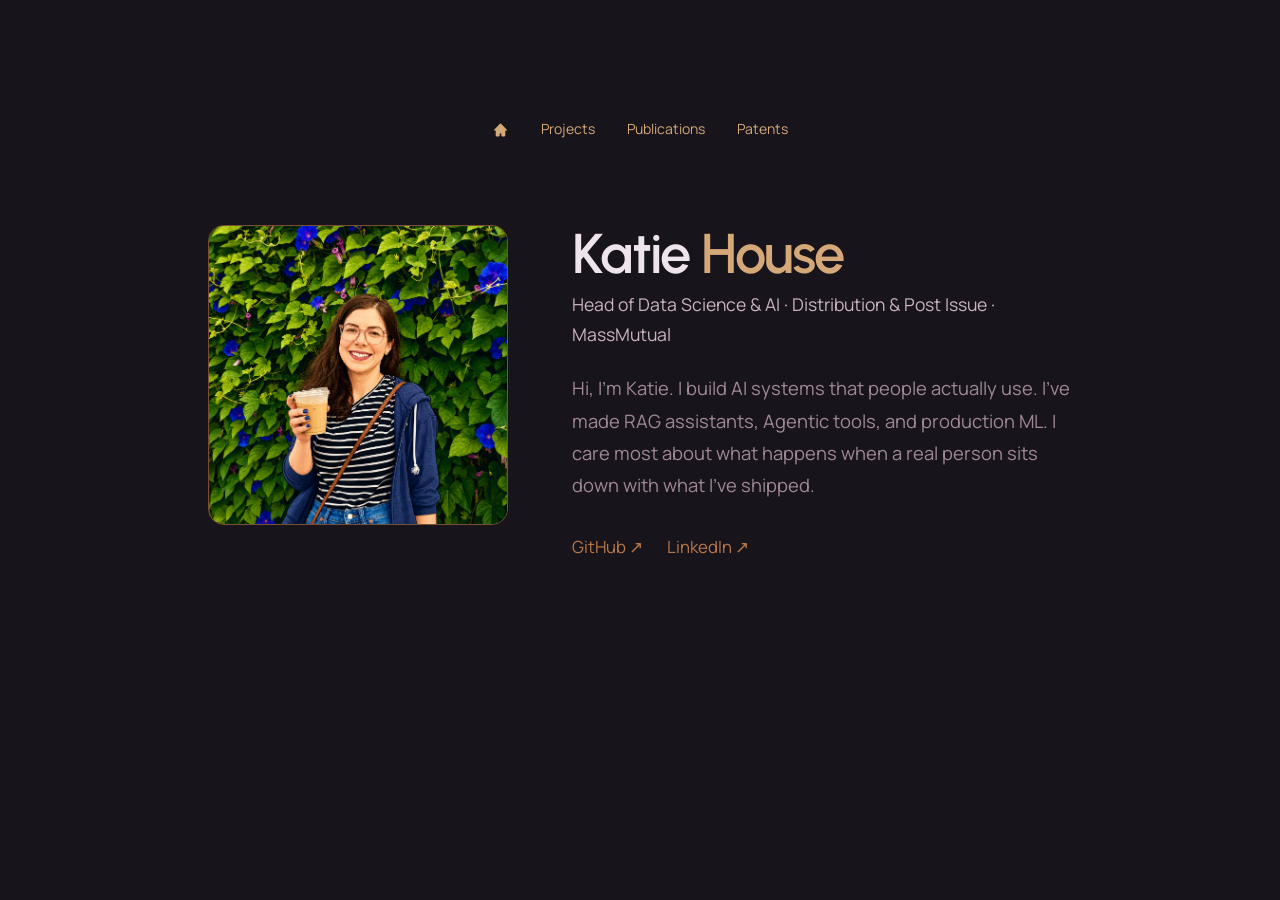
==== index.html @ 4e721abe "push website" ====
<!DOCTYPE html>
<html lang="en">
<head>
  <meta charset="UTF-8">
  <meta name="viewport" content="width=device-width, initial-scale=1.0">
  <meta name="description" content="Katie House — AI & ML engineer building systems that serve people at scale.">
  <title>Katie House</title>
  <link rel="preconnect" href="https://fonts.googleapis.com">
  <link rel="preconnect" href="https://fonts.gstatic.com" crossorigin>
  <link href="https://fonts.googleapis.com/css2?family=Urbanist:wght@400;500;600&family=Manrope:wght@300;400;500&display=swap" rel="stylesheet">
  <link rel="stylesheet" href="assets/css/style.css">
  <script async src="https://www.googletagmanager.com/gtag/js?id=G-QB4Z51C8ZG"></script>
  <script>
    window.dataLayer = window.dataLayer || [];
    function gtag(){dataLayer.push(arguments);}
    gtag('js', new Date());
    gtag('config', 'G-QB4Z51C8ZG');
  </script>
</head>
<body class="locked">

  <nav class="site-nav">
    <a href="index.html" class="nav-home nav-active" aria-label="Home">
      <svg xmlns="http://www.w3.org/2000/svg" viewBox="0 0 20 20" fill="currentColor" width="16" height="16">
        <path d="M10.707 2.293a1 1 0 00-1.414 0l-7 7a1 1 0 001.414 1.414L4 10.414V17a1 1 0 001 1h3a1 1 0 001-1v-2a1 1 0 011-1 1 1 0 011 1v2a1 1 0 001 1h3a1 1 0 001-1v-6.586l.293.293a1 1 0 001.414-1.414l-7-7z"/>
      </svg>
    </a>
    <a href="projects.html">Projects</a>
    <a href="publications.html">Publications</a>
    <a href="patents.html">Patents</a>
  </nav>

  <section class="hero">
    <div class="hero-photo">
      <img src="assets/img/katie-animated.png" alt="Katie House" width="300" height="300">
    </div>
    <div class="hero-text">
      <h1>Katie <span class="heading-accent">House</span></h1>
      <p class="hero-subtitle">Head of Data Science & AI · Distribution & Post Issue · MassMutual</p>
      <p class="hero-bio">Hi, I'm Katie. I build AI systems that people actually use. I've made RAG assistants, Agentic tools, and production ML. I care most about what happens when a real person sits down with what I've shipped.</p>
      <div class="hero-cta">
        <a href="https://github.com/katiehouse3" target="_blank" rel="noopener">GitHub ↗</a>
        <a href="https://linkedin.com/in/katiehouse" target="_blank" rel="noopener">LinkedIn ↗</a>
      </div>
    </div>
  </section>

</body>
</html>
---- assets/css/style.css ----
/* ──────────────────────────────────────────────
   Midnight Fig & Antique Copper — design tokens
────────────────────────────────────────────── */
:root {
  /* Backgrounds */
  --bg:              #18141C;   /* Void */
  --surface:         #231D28;   /* Fig */
  --surface-alt:     #332840;   /* Dusk */
  --surface-accent:  #3A2C22;   /* Copper Dark — featured sections */

  /* Text */
  --text:            #EEE4EC;   /* Mauve Pale — primary headings */
  --text-sub:        #C9B4C0;   /* Mauve Light — subheadings, captions */
  --text-muted:      #A08898;   /* Mauve Mid — body text, labels */
  --text-copper:     #F0D8B8;   /* Copper Pale — text on copper surfaces */

  /* Accent — Antique Copper */
  --accent:          #B87848;   /* Copper — CTAs, links, highlights */
  --accent-light:    #D4A878;   /* Copper Light — hover, secondary accent */
  --accent-dark:     #7A4E30;   /* Copper Mid-Dark — accent borders */

  /* Borders — always 0.5px */
  --border:          #332840;   /* Dusk — default */
  --border-accent:   #7A4E30;   /* Copper Mid-Dark — featured */

  --max-w: 960px;
}

/* ──────────────────────────────────────────────
   Reset & base
────────────────────────────────────────────── */
*, *::before, *::after { box-sizing: border-box; margin: 0; padding: 0; }

html { scroll-behavior: smooth; }

body {
  background: var(--bg);
  color: var(--text-muted);
  font-family: 'Manrope', -apple-system, BlinkMacSystemFont, 'Segoe UI', sans-serif;
  font-size: 0.95rem;
  line-height: 1.7;
  -webkit-font-smoothing: antialiased;
}

h1, h2, h3, h4, h5, h6 {
  font-family: 'Urbanist', sans-serif;
}

.heading-accent {
  color: var(--accent-light);
}

a { color: var(--accent); text-decoration: none; }
a:hover { color: var(--accent-light); text-decoration: none; }

img { display: block; max-width: 100%; }

/* ──────────────────────────────────────────────
   Locked layout — no scrolling, fills viewport
────────────────────────────────────────────── */
body.locked {
  height: 100vh;
  overflow: hidden;
  display: flex;
  flex-direction: column;
}

/* Hero fills remaining space; content starts well below nav */
body.locked .hero {
  flex: 1;
  align-items: flex-start;
  padding-top: 25vh;
}

/* Projects section fills remaining space; grid starts below nav */
body.locked .projects {
  flex: 1;
  display: flex;
  align-items: flex-start;
  justify-content: center;
  padding: 26vh 2rem 2rem;
}

/* ──────────────────────────────────────────────
   Unified site nav — fixed, centered at top
────────────────────────────────────────────── */
.site-nav {
  position: fixed;
  top: 13vh;
  left: 50%;
  transform: translateX(-50%);
  display: flex;
  gap: 2rem;
  align-items: center;
  z-index: 100;
}

.site-nav a {
  position: relative;
  color: var(--accent-light);
  font-size: 0.875rem;
  padding-bottom: 3px;
  transition: color 0.2s;
  white-space: nowrap;
}

.site-nav a::after {
  content: '';
  position: absolute;
  bottom: 0;
  left: 0;
  right: 0;
  height: 1px;
  background: var(--accent-light);
  transform: scaleX(0);
  transform-origin: left center;
  transition: transform 0.25s ease;
}

.site-nav a:hover { color: var(--text); text-decoration: none; }
.site-nav a:hover::after { transform: scaleX(1); }

.nav-active { color: var(--text) !important; }
.nav-active::after { transform: scaleX(1) !important; }

/* Home icon link — color-only highlight, no underline */
.site-nav .nav-home {
  display: flex;
  align-items: center;
  padding-bottom: 0;
  color: var(--text-muted);
}

.site-nav .nav-home::after { display: none; }

.site-nav .nav-home:hover { color: var(--text-sub); }

.site-nav .nav-home.nav-active { color: var(--accent-light) !important; }

/* ──────────────────────────────────────────────
   Hero
────────────────────────────────────────────── */
.hero {
  display: flex;
  gap: 4rem;
  padding: 0 3rem;
  max-width: var(--max-w);
  margin: 0 auto;
  width: 100%;
}

.hero-photo { flex-shrink: 0; }

.hero-photo img {
  width: 300px;
  height: 300px;
  border-radius: 16px;
  object-fit: cover;
  object-position: center top;
  border: 0.5px solid var(--border-accent);
}

.hero-text { flex: 1; }

.hero-text h1 {
  font-size: 3.5rem;
  font-weight: 600;
  letter-spacing: -0.03em;
  margin-bottom: 0.4rem;
  line-height: 1.05;
  color: var(--text);
}

.hero-subtitle {
  font-size: 1.1rem;
  color: var(--text-sub);
  margin-bottom: 1.4rem;
}

.hero-bio {
  color: var(--text-muted);
  font-size: 1.15rem;
  line-height: 1.75;
  margin-bottom: 2rem;
  max-width: 520px;
}

.hero-cta {
  display: flex;
  gap: 1.5rem;
  font-size: 1.05rem;
}

.hero-cta a { color: var(--accent); transition: color 0.15s; }
.hero-cta a:hover { color: var(--accent-light); }

/* ──────────────────────────────────────────────
   Projects — Instagram-style tile grid
────────────────────────────────────────────── */
.projects-grid {
  display: grid;
  grid-template-columns: repeat(3, 1fr);
  gap: 10px;
  max-width: 680px;
  width: 100%;
}

.tile {
  position: relative;
  aspect-ratio: 1;
  overflow: hidden;
  background: var(--surface);
  border-radius: 14px;
}

.tile-front {
  position: absolute;
  inset: 0;
  padding: 1.25rem;
  display: flex;
  flex-direction: column;
  justify-content: space-between;
  transition: opacity 0.3s ease;
}

.tile-tag {
  display: inline-block;
  font-size: 0.62rem;
  font-weight: 500;
  letter-spacing: 0.08em;
  text-transform: uppercase;
  color: var(--accent-light);
  background: var(--surface-alt);
  padding: 0.2em 0.55em;
  border-radius: 3px;
}

.tile-name {
  font-size: 0.95rem;
  font-weight: 600;
  line-height: 1.25;
  color: var(--text);
  letter-spacing: -0.02em;
}

.tile-org {
  font-size: 0.62rem;
  font-weight: 400;
  color: var(--text-muted);
  opacity: 0.75;
  margin-top: 0.2rem;
}

.tile-back {
  position: absolute;
  inset: 0;
  padding: 1.25rem;
  background: var(--surface-accent);
  border: 0.5px solid var(--border-accent);
  border-radius: 14px;
  display: flex;
  flex-direction: column;
  justify-content: center;
  gap: 0.75rem;
  opacity: 0;
  transform: translateY(6px);
  transition: opacity 0.3s ease, transform 0.3s ease;
}

.tile-desc {
  font-size: 0.78rem;
  line-height: 1.6;
  color: var(--text-copper);
}

.tile-stat {
  font-size: 0.95rem;
  font-weight: 600;
  color: var(--accent-light);
}

.tile:hover .tile-front { opacity: 0; }
.tile:hover .tile-back  { opacity: 1; transform: translateY(0); }

/* ──────────────────────────────────────────────
   Content pages (Patents, Publications)
────────────────────────────────────────────── */
.content-page {
  flex: 1;
  display: flex;
  flex-direction: column;
  justify-content: flex-start;
  align-items: center;
  padding: 26vh 3rem 3rem;
  width: 100%;
}

/* Placeholder state */
.placeholder {
  display: flex;
  flex-direction: column;
  align-items: center;
  justify-content: center;
  gap: 0.5rem;
  flex: 1;
  padding-bottom: 10vh;
  text-align: center;
}

.placeholder h2 {
  font-size: 2.5rem;
  font-weight: 600;
  letter-spacing: -0.03em;
  color: var(--text);
}

.placeholder-label {
  font-size: 0.75rem;
  font-weight: 500;
  letter-spacing: 0.12em;
  text-transform: uppercase;
  color: var(--accent-light);
}

/* Scrollable content variant */
.content-page.scrollable {
  overflow-y: auto;
}

/* Publication list */
.pub-list {
  width: 100%;
  max-width: 680px;
  display: flex;
  flex-direction: column;
}

.pub-entry {
  padding: 1.25rem 0;
  border-bottom: 0.5px solid var(--border);
  display: flex;
  flex-direction: column;
  gap: 0.35rem;
}

.pub-entry:first-child { padding-top: 0; }

.pub-header {
  display: flex;
  align-items: flex-start;
  justify-content: space-between;
  gap: 1rem;
}

.pub-title {
  font-size: 0.95rem;
  font-weight: 600;
  line-height: 1.4;
  color: var(--text);
  letter-spacing: -0.01em;
  flex: 1;
}

.pub-venue {
  font-size: 0.78rem;
  color: var(--accent-light);
  font-weight: 500;
}

.pub-authors {
  font-size: 0.78rem;
  color: var(--text-muted);
  line-height: 1.5;
}

.pub-authors strong {
  color: var(--text-sub);
  font-weight: 500;
}

.pub-list-footer {
  padding-top: 1.25rem;
  padding-bottom: 2rem;
}

.pub-list-footer a {
  font-size: 0.8rem;
  font-weight: 500;
  color: var(--accent);
  transition: color 0.15s;
}

.pub-list-footer a:hover { color: var(--accent-light); }

/* Patent entry card */
.patent-entry {
  width: 100%;
  max-width: 680px;
  background: var(--surface);
  border: 0.5px solid var(--border);
  border-radius: 14px;
  padding: 2rem 2.25rem;
  display: flex;
  flex-direction: column;
  gap: 1rem;
}

.patent-badges {
  display: flex;
  gap: 0.5rem;
  flex-wrap: wrap;
}

.badge {
  font-size: 0.68rem;
  font-weight: 500;
  letter-spacing: 0.08em;
  text-transform: uppercase;
  color: var(--text-muted);
  background: var(--surface-alt);
  padding: 0.25em 0.6em;
  border-radius: 4px;
}

.badge-accent {
  color: var(--accent-light);
  background: var(--surface-accent);
}

.patent-title {
  font-size: 1.25rem;
  font-weight: 600;
  letter-spacing: -0.02em;
  line-height: 1.3;
  color: var(--text);
}

.patent-desc {
  font-size: 0.9rem;
  line-height: 1.7;
  color: var(--text-muted);
}

.patent-footer {
  display: flex;
  align-items: center;
  justify-content: space-between;
  gap: 1rem;
  padding-top: 0.5rem;
  border-top: 0.5px solid var(--border);
  flex-wrap: wrap;
}

.patent-meta {
  font-size: 0.75rem;
  color: var(--text-muted);
  opacity: 0.7;
}

.patent-link {
  font-size: 0.8rem;
  font-weight: 500;
  color: var(--accent);
  transition: color 0.15s;
  white-space: nowrap;
}

.patent-link:hover { color: var(--accent-light); }

/* ──────────────────────────────────────────────
   Responsive
────────────────────────────────────────────── */
@media (max-width: 680px) {
  .hero {
    flex-direction: column;
    align-items: flex-start;
    gap: 1.5rem;
    padding: 5rem 1.5rem 2rem;
  }

  .hero-photo img { width: 180px; height: 180px; }
  .hero-bio { max-width: 100%; }

  /* Projects: unlock scroll, reset padding */
  body.locked { height: auto; overflow: auto; }
  body.locked .projects { padding: 5rem 1.5rem 2rem; }

  .projects-grid {
    grid-template-columns: repeat(2, 1fr);
    width: 100%;
    max-width: 460px;
    gap: 8px;
  }

  /* Tiles: stack front + back instead of hover-flip */
  .tile { aspect-ratio: auto; }

  .tile-front,
  .tile-back {
    position: relative;
    inset: auto;
    transition: none;
  }

  .tile-front {
    padding: 0.9rem 1rem 0.6rem;
    justify-content: flex-start;
    gap: 0.5rem;
    opacity: 1 !important;
  }

  .tile-back {
    border-radius: 0 0 14px 14px;
    padding: 0.6rem 1rem 0.9rem;
    opacity: 1 !important;
    transform: none !important;
    gap: 0.4rem;
  }

  .tile:hover .tile-front { opacity: 1; }
  .tile:hover .tile-back  { opacity: 1; transform: none; }

  .site-nav { gap: 1.5rem; top: 15vh; }
}

@media (max-width: 420px) {
  .projects-grid { grid-template-columns: 1fr; max-width: 320px; }
  .site-nav { gap: 1rem; }
  .site-nav a { font-size: 0.8rem; }
}
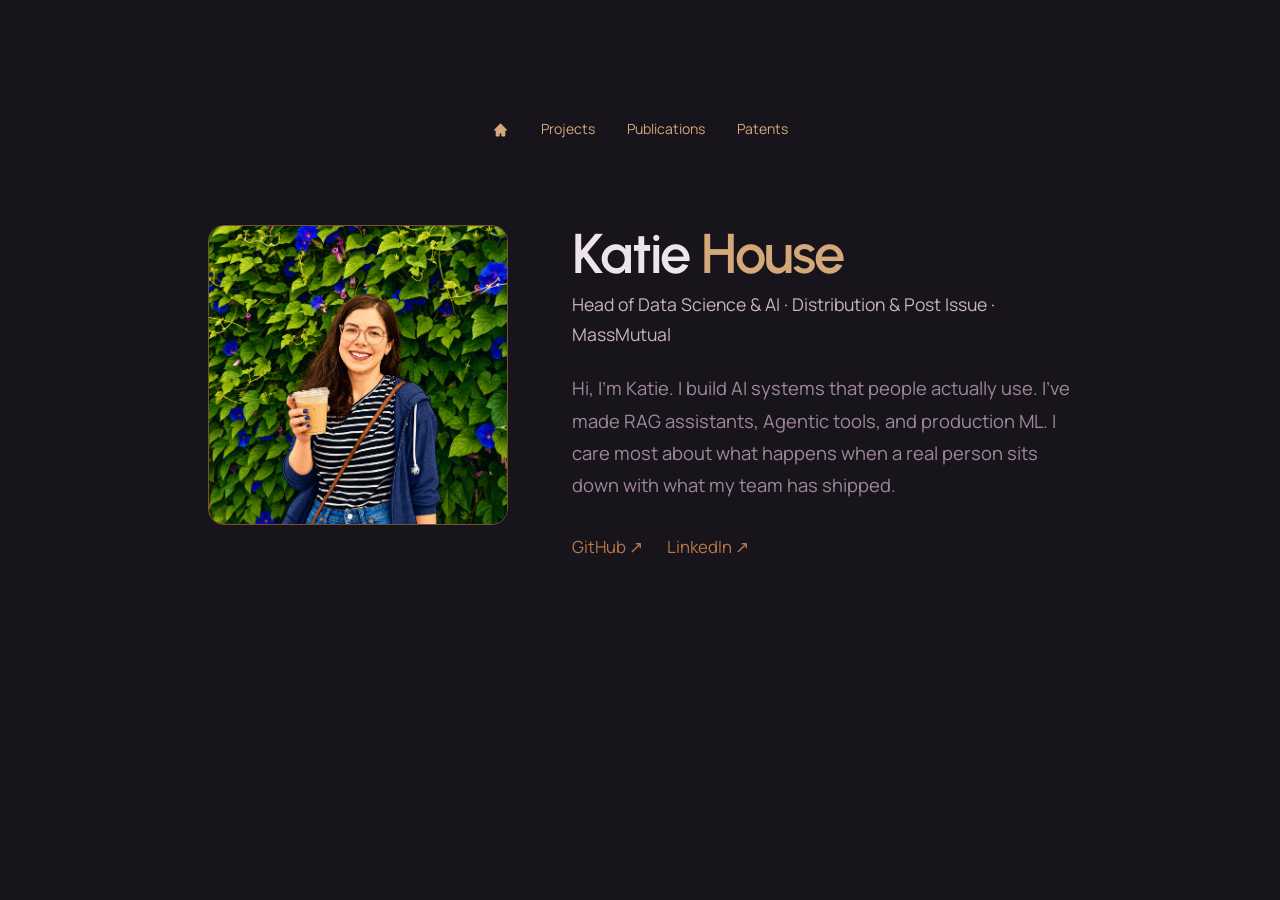
==== commit a4bb657a: "update wording" ====
--- a/index.html
+++ b/index.html
@@ -1,5 +1,6 @@
 <!DOCTYPE html>
 <html lang="en">
+
 <head>
   <meta charset="UTF-8">
   <meta name="viewport" content="width=device-width, initial-scale=1.0">
@@ -7,22 +8,28 @@
   <title>Katie House</title>
   <link rel="preconnect" href="https://fonts.googleapis.com">
   <link rel="preconnect" href="https://fonts.gstatic.com" crossorigin>
-  <link href="https://fonts.googleapis.com/css2?family=Urbanist:wght@400;500;600&family=Manrope:wght@300;400;500&display=swap" rel="stylesheet">
+  <link
+    href="https://fonts.googleapis.com/css2?family=Urbanist:wght@400;500;600&family=Manrope:wght@300;400;500&display=swap"
+    rel="stylesheet">
   <link rel="stylesheet" href="assets/css/style.css">
+  <!-- Google tag (gtag.js) -->
   <script async src="https://www.googletagmanager.com/gtag/js?id=G-QB4Z51C8ZG"></script>
   <script>
     window.dataLayer = window.dataLayer || [];
-    function gtag(){dataLayer.push(arguments);}
+    function gtag() { dataLayer.push(arguments); }
     gtag('js', new Date());
+
     gtag('config', 'G-QB4Z51C8ZG');
   </script>
 </head>
+
 <body class="locked">
 
   <nav class="site-nav">
-    <a href="index.html" class="nav-home nav-active" aria-label="Home">
+    <a href="/" class="nav-home nav-active" aria-label="Home">
       <svg xmlns="http://www.w3.org/2000/svg" viewBox="0 0 20 20" fill="currentColor" width="16" height="16">
-        <path d="M10.707 2.293a1 1 0 00-1.414 0l-7 7a1 1 0 001.414 1.414L4 10.414V17a1 1 0 001 1h3a1 1 0 001-1v-2a1 1 0 011-1 1 1 0 011 1v2a1 1 0 001 1h3a1 1 0 001-1v-6.586l.293.293a1 1 0 001.414-1.414l-7-7z"/>
+        <path
+          d="M10.707 2.293a1 1 0 00-1.414 0l-7 7a1 1 0 001.414 1.414L4 10.414V17a1 1 0 001 1h3a1 1 0 001-1v-2a1 1 0 011-1 1 1 0 011 1v2a1 1 0 001 1h3a1 1 0 001-1v-6.586l.293.293a1 1 0 001.414-1.414l-7-7z" />
       </svg>
     </a>
     <a href="projects.html">Projects</a>
@@ -37,7 +44,9 @@
     <div class="hero-text">
       <h1>Katie <span class="heading-accent">House</span></h1>
       <p class="hero-subtitle">Head of Data Science & AI · Distribution & Post Issue · MassMutual</p>
-      <p class="hero-bio">Hi, I'm Katie. I build AI systems that people actually use. I've made RAG assistants, Agentic tools, and production ML. I care most about what happens when a real person sits down with what I've shipped.</p>
+      <p class="hero-bio">Hi, I'm Katie. I build AI systems that people actually use. I've made RAG assistants, Agentic
+        tools, and production ML. I care most about what happens when a real person sits down with what my team has shipped.
+      </p>
       <div class="hero-cta">
         <a href="https://github.com/katiehouse3" target="_blank" rel="noopener">GitHub ↗</a>
         <a href="https://linkedin.com/in/katiehouse" target="_blank" rel="noopener">LinkedIn ↗</a>
@@ -46,4 +55,5 @@
   </section>
 
 </body>
-</html>
+
+</html>
